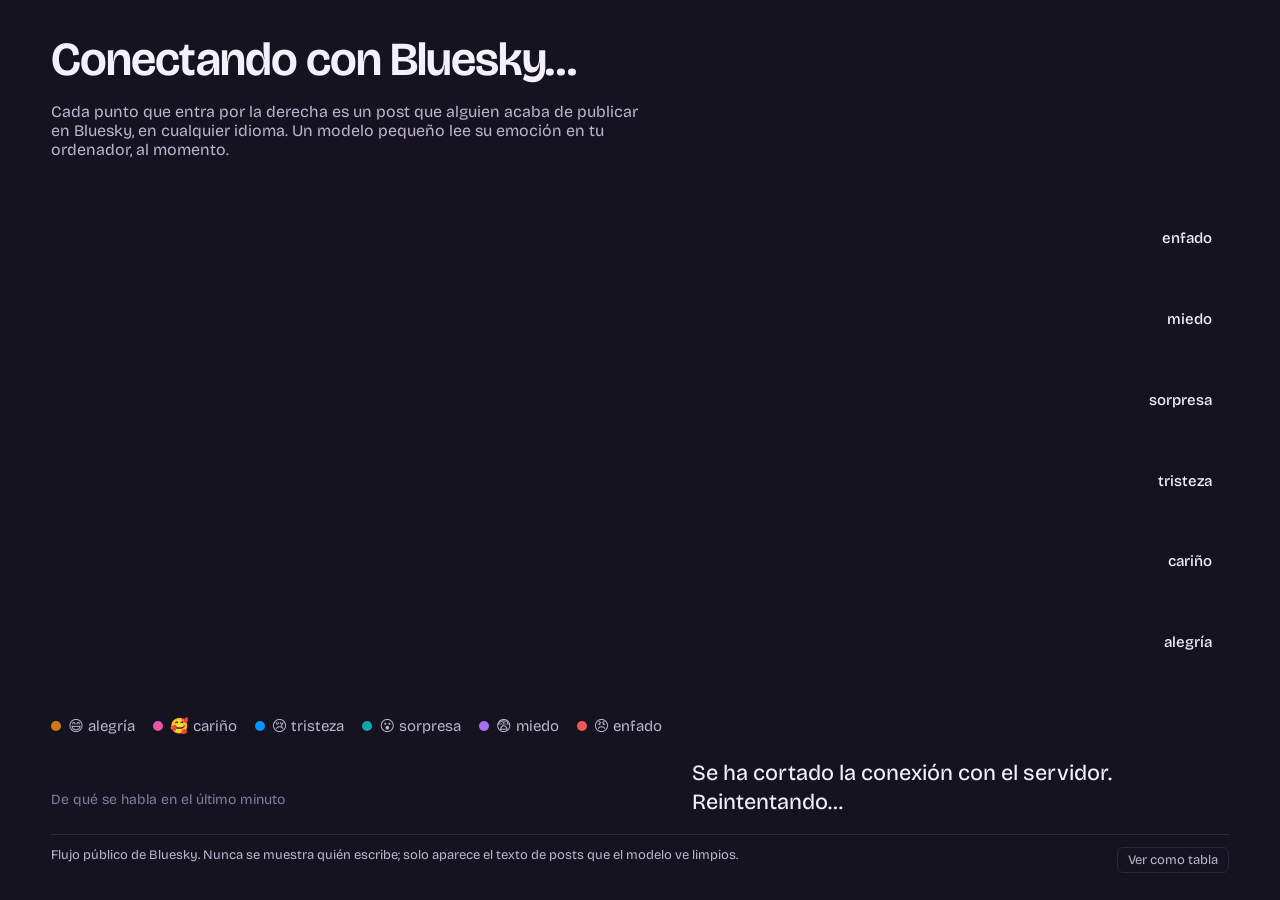
==== bluesky/static/index.html @ 5deb12d4 "systemone-potential: demos de jev y Laya, la IA que decide StarCraft II, el comecocos de la Roja, Lu" ====
<!doctype html>
<html lang="es" data-theme="dark">
<head>
<meta charset="utf-8">
<meta name="viewport" content="width=device-width, initial-scale=1">
<title>El humor de internet</title>
<link rel="icon" href="data:,">
<link rel="preconnect" href="https://fonts.googleapis.com">
<link rel="preconnect" href="https://fonts.gstatic.com" crossorigin>
<link href="https://fonts.googleapis.com/css2?family=Bricolage+Grotesque:opsz,wght@12..96,300..700&display=swap" rel="stylesheet">
<style>
/* Paleta generada en OKLCH (L 0,66, C 0,19) y validada con el validador de dataviz en modo
   oscuro sobre #15131F, en este orden de apilado de arriba abajo: alegría, cariño, tristeza,
   sorpresa, miedo, enfado. La primera versión (mostaza, salmón, azul marino) pasaba la
   validación pero parecía de 1990: el amarillo a ese brillo sale mostaza, así que la alegría
   es naranja. Los posts sin emoción clara no se dibujan; se dice cuántos son. */
:root {
  --surface: #15131F;
  --surface-2: #1E1B2B;
  --ink: #F3F0FA;
  --ink-2: #BDB6CE;
  --ink-3: #857D99;
  --rule: #2C283D;
  --joy: #d37812;
  --love: #e356a2;
  --sadness: #0795fd;
  --surprise: #12a7a7;
  --fear: #a670f3;
  --anger: #f0555b;
  --gutter: clamp(16px, 4vw, 72px);
  color-scheme: dark;
}
* { box-sizing: border-box; }
html, body { margin: 0; background: var(--surface); color: var(--ink); }
body {
  font-family: "Bricolage Grotesque", system-ui, sans-serif;
  font-optical-sizing: auto;
  min-height: 100vh;
  display: grid;
  grid-template-rows: auto auto auto minmax(0, 1fr) auto auto;
  height: 100vh;
  gap: clamp(12px, 2vh, 28px);
  padding: clamp(20px, 4vh, 56px) var(--gutter) clamp(16px, 3vh, 40px);
}
.num { font-variant-numeric: tabular-nums; }

/* La frase principal: el titular se reescribe solo con lo que dice el último minuto. */
#headline {
  margin: 0;
  max-width: 30ch;
  font-size: clamp(30px, 3.7vw, 70px);
  line-height: 1.02;
  font-weight: 620;
  letter-spacing: -0.02em;
  font-variation-settings: "opsz" 96;
  text-wrap: balance;
}
#headline .nw { white-space: nowrap; }
#headline .swatch { display: inline-block; width: 0.42em; height: 0.42em; border-radius: 50%; vertical-align: 0.12em; margin: 0 0.12em; }
#sub { margin: 0; color: var(--ink-2); font-size: clamp(15px, 1.25vw, 22px); max-width: 60ch; }

/* Posts de ejemplo: pocos, legibles, sin autor. */
#posts { list-style: none; margin: 0; padding: 0; display: grid; gap: 10px; align-content: start; min-height: 0; overflow: hidden; }
#posts li {
  display: grid; grid-template-columns: auto 1fr; gap: 0 12px; align-items: baseline;
  max-width: 80ch; font-size: clamp(15px, 1.2vw, 21px); line-height: 1.35;
  opacity: 0; transition: opacity .35s ease;
}
#posts li.in { opacity: 1; }
#posts li:nth-child(n+2) .txt { color: var(--ink-2); }
#posts li .tag { font-size: 0.78em; color: var(--ink-2); white-space: nowrap; }
#posts li .tag i { display: inline-block; width: 9px; height: 9px; border-radius: 50%; margin-right: 6px; }
/* Una línea por post: con dos, la lista crecía y empujaba la leyenda del río encima de los temas. */
#posts li .txt { color: var(--ink); white-space: nowrap; overflow: hidden; text-overflow: ellipsis; min-width: 0; }

/* El río: los últimos cinco minutos, apilados por emoción. */
.river-wrap { position: relative; min-height: 0; display: flex; flex-direction: column; }
#river { width: 100%; flex: 1; min-height: 160px; display: block; }
#tip {
  position: absolute; pointer-events: none; background: var(--surface-2); border: 1px solid var(--rule);
  border-radius: 8px; padding: 10px 12px; font-size: 14px; line-height: 1.5; color: var(--ink); display: none; min-width: 180px;
}
#tip b { font-weight: 600; }
#tip .row { display: grid; grid-template-columns: 12px 1fr auto; gap: 8px; align-items: center; }
#tip .row i { width: 10px; height: 10px; border-radius: 50%; }
.legend { display: flex; flex-wrap: wrap; gap: 6px 18px; margin: 10px 0 0; padding: 0; list-style: none; color: var(--ink-2); font-size: 15px; }
.legend i { display: inline-block; width: 10px; height: 10px; border-radius: 50%; margin-right: 7px; vertical-align: 0; }

.bottom { display: grid; grid-template-columns: minmax(0, 1.1fr) minmax(0, 1fr); gap: clamp(20px, 4vw, 72px); align-items: end; }
#topics { display: grid; gap: 6px; margin: 0; }
#topics .t { display: grid; grid-template-columns: 9.5em 1fr 3.2em; align-items: center; gap: 10px; font-size: 15px; color: var(--ink-2); }
#topics .bar { height: 8px; background: var(--rule); border-radius: 4px; overflow: hidden; }
#topics .bar span { display: block; height: 100%; background: var(--ink-3); border-radius: 0 4px 4px 0; transition: width .6s ease; }
#topics .v { text-align: right; color: var(--ink); }
.caption { color: var(--ink-3); font-size: 14px; margin: 0 0 8px; }
#neutral-note { margin: 6px 0 0; }

/* La velocidad, contada como una frase. */
#speed { margin: 0; font-size: clamp(18px, 1.7vw, 30px); line-height: 1.3; font-weight: 450; max-width: 40ch; }
#speed strong { font-weight: 650; }
footer { display: flex; justify-content: space-between; gap: 16px; flex-wrap: wrap; color: var(--ink-3); font-size: 13px; border-top: 1px solid var(--rule); padding-top: 12px; }
footer button {
  font: inherit; color: var(--ink-2); background: none; border: 1px solid var(--rule); border-radius: 6px; padding: 4px 10px; cursor: pointer;
}
footer button:focus-visible, #river:focus-visible { outline: 2px solid var(--ink); outline-offset: 3px; }
#table { display: none; border-collapse: collapse; font-size: 15px; margin-top: 8px; }
#table.on { display: table; }
#table td, #table th { padding: 4px 14px 4px 0; text-align: left; font-weight: 400; color: var(--ink-2); }
#table td.num { color: var(--ink); text-align: right; }
#status { color: var(--ink-2); }

@media (max-width: 760px) {
  body { height: auto; grid-template-rows: none; }
  #river { flex: none; height: 240px; }
  .bottom { grid-template-columns: 1fr; }
  #posts li:nth-child(n+3) { display: none; }
}
@media (prefers-reduced-motion: reduce) {
  #posts li, #topics .bar span { transition: none; }
}
</style>
</head>
<body>
<header>
  <h1 id="headline">Conectando con Bluesky…</h1>
</header>
<p id="sub">Cada punto que entra por la derecha es un post que alguien acaba de publicar en Bluesky, en cualquier idioma. Un modelo pequeño lee su emoción en tu ordenador, al momento.</p>

<ul id="posts" aria-live="off"></ul>

<div class="river-wrap">
  <canvas id="river" tabindex="0" aria-label="Reparto de emociones de los posts de Bluesky en los últimos cinco minutos"></canvas>
  <div id="tip" role="status"></div>
  <ul class="legend" id="legend"></ul>
  <p class="caption" id="neutral-note"></p>
  <table id="table" aria-label="Emociones en el último minuto"><tbody></tbody></table>
</div>

<div class="bottom">
  <div>
    <p class="caption">De qué se habla en el último minuto</p>
    <div id="topics"></div>
  </div>
  <p id="speed" class="num">Esperando los primeros posts…</p>
</div>

<footer>
  <span id="status">Flujo público de Bluesky. Nunca se muestra quién escribe; solo aparece el texto de posts que el modelo ve limpios.</span>
  <button id="toggle-table" type="button" aria-pressed="false">Ver como tabla</button>
</footer>

<script>
const EMOTIONS = [ // de arriba abajo en el río; orden validado para daltonismo
  ["joy", "alegría"], ["love", "cariño"], ["sadness", "tristeza"], ["surprise", "sorpresa"],
  ["fear", "miedo"], ["anger", "enfado"],
];
const ALL = [...EMOTIONS, ["neutral", "sin emoción clara"]];  // se cuentan, no se dibujan
const LABEL = Object.fromEntries(ALL);
const TOPICS = { politics: "política", news: "noticias", tech: "tecnología", culture: "cultura",
  sports: "deporte", daily_life: "vida diaria", humor: "humor", other: "otros" };
const css = getComputedStyle(document.documentElement);
const COLOR = Object.fromEntries(EMOTIONS.map(([k]) => [k, css.getPropertyValue("--" + k).trim()]));
const pct = (x) => `${Math.round(x * 100)} %`;
const nf = (x, d = 0) => x.toLocaleString("es-ES", { minimumFractionDigits: d, maximumFractionDigits: d });

// ---- estado del río: cubos de 3 s, cinco minutos ------------------------------------
const BIN_S = 3, BINS = 100;
const bins = [];            // {t0, counts:{emo:n}, total}
let t0 = performance.now() / 1000;
function currentBin(now) {
  const idx = Math.floor((now - t0) / BIN_S);
  while (bins.length === 0 || bins[bins.length - 1].idx < idx) {
    const next = bins.length ? bins[bins.length - 1].idx + 1 : idx;
    bins.push({ idx: next, counts: Object.fromEntries(ALL.map(([k]) => [k, 0])), total: 0, neutral: 0 });
    if (bins.length > BINS + 2) bins.shift();
  }
  return bins[bins.length - 1];
}

// ---- partículas: cada post entra como un punto -----------------------------------
const dots = [];
const canvas = document.getElementById("river");
const ctx = canvas.getContext("2d");
let W = 0, H = 0, DPR = 1;
function resize() {
  DPR = Math.min(window.devicePixelRatio || 1, 2);
  const r = canvas.getBoundingClientRect();
  W = r.width; H = r.height;
  canvas.width = Math.round(W * DPR); canvas.height = Math.round(H * DPR);
  ctx.setTransform(DPR, 0, 0, DPR, 0, 0);
}
new ResizeObserver(resize).observe(canvas); resize();

// ---- orden del río: la emoción predominante abajo ----------------------------------
// No vale cualquier orden: dos colores parecidos no pueden quedar juntos (daltonismo). Estos
// son los 140 de 720 que pasan el validador de dataviz, de abajo arriba, con los índices de
// EMOTIONS. Se elige el que más se parece al ranking del último minuto, y solo se cambia
// cuando el ranking lleva un rato estable, para que el río no salte a cada tanda.
const VALID_ORDERS = ["012345","012354","012534","012543","014325","014352","014523","014532","021435","021453","023541","025341","032145","032541","034125","034521","035214","035412","041235","041253","043521","045321","102345","102354","102534","102543","103254","103452","104325","104352","104523","104532","120345","120354","120435","120453","123045","123540","125304","125340","125403","125430","140235","140253","140325","140352","143025","143520","145203","145230","145302","145320","201435","201453","203541","210345","210354","210435","210453","214035","214530","230145","235401","235410","253014","253041","253401","253410","254103","254301","301254","301452","302145","302541","304125","304521","320145","321045","325401","325410","340125","341025","345201","345210","352014","352041","352104","352140","354012","354021","354102","354120","401235","401253","403521","410235","410253","410325","410352","412035","412530","430125","435201","435210","452103","452301","453012","453021","453201","453210","520143","520341","521034","521043","521403","521430","523014","523041","523401","523410","530214","530412","532014","532041","532104","532140","534012","534021","534102","534120","540123","540321","541023","541032","541203","541230","543012","543021","543201","543210"]
  .map((o) => [...o].map((c) => EMOTIONS[+c][0]));
let order = VALID_ORDERS.find((o) => o[0] === "joy");   // de abajo arriba
let wanted = null, wantedSince = 0;
const ORDER_HOLD_S = 20;
function pickOrder(shares, now) {
  const rank = EMOTIONS.map(([k]) => k).sort((a, b) => (shares[b] || 0) - (shares[a] || 0));
  let best = order, bestScore = Infinity;
  for (const o of VALID_ORDERS) {
    let score = 0;
    o.forEach((k, i) => { score += (6 - i) ** 2 * Math.abs(rank.indexOf(k) - i); });
    if (score < bestScore) { bestScore = score; best = o; }
  }
  if (best.join() === order.join()) { wanted = null; return; }
  if (!wanted || wanted.join() !== best.join()) { wanted = best; wantedSince = now; return; }
  if (now - wantedSince >= ORDER_HOLD_S) { order = best; wanted = null; }
}

// Geometría del río: cada columna reparte el 100 % de la altura entre emociones, porque lo
// que cuenta es el ánimo, no el volumen (medido en la primera versión: con altura = número
// de posts el río salía fino y plano, el ritmo de Bluesky apenas cambia).
// Cada columna se suaviza con sus vecinas (1-2-1) y los bordes se dibujan con curvas: con
// cubos de 3 s el reparto salta mucho de uno a otro y la versión con rectas parecía de dientes.
// El cubo que se está llenando se mezcla con el anterior según lo que lleva de tiempo: con
// pocos posts sus proporciones saltaban y dibujaban un pico en el borde derecho.
function sharesOf(b, prev, fill) {
  const w = prev ? Math.max(0, 1 - fill) : 0;
  const total = b.total + (prev ? prev.total * w : 0);
  const out = {};
  for (const [k] of EMOTIONS) out[k] = total ? (b.counts[k] + (prev ? prev.counts[k] * w : 0)) / total : 1 / EMOTIONS.length;
  return out;
}
function smoothed(raw) {
  return raw.map((s, i) => {
    const a = raw[i - 1] || s, c = raw[i + 1] || s, out = {};
    for (const [k] of EMOTIONS) out[k] = (a[k] + 2 * s[k] + c[k]) / 4;
    return out;
  });
}
const AXIS_H = 24;               // franja al pie del río para las horas
// Posiciones en proporción (0 = fondo, 1 = techo), no en píxeles: se suavizan de un fotograma
// a otro y, en píxeles, se quedaban con la altura vieja cuando el lienzo cambiaba de tamaño
// (medido: el río tapaba la franja de las horas).
function stack(sh) {
  let v = 0;                     // de abajo arriba: la primera del orden va al fondo
  const out = {};
  for (const k of order) { out[k] = [v, v + sh[k]]; v += sh[k]; }
  return out;
}
const toY = (v) => (H - AXIS_H) - v * (H - AXIS_H - 4);
function toPixels(n) {
  const out = {};
  for (const k in n) out[k] = [toY(n[k][1]), toY(n[k][0])];   // [arriba, abajo] en píxeles
  return out;
}
// Catmull-Rom convertida a Bézier: pasa por todos los puntos, sin picos.
function curveThrough(xs, ys, reverse) {
  const idx = [...Array(xs.length).keys()];
  if (reverse) idx.reverse();
  const P = idx.map((i) => [xs[i], ys[i]]);
  if (!reverse) ctx.moveTo(P[0][0], P[0][1]); else ctx.lineTo(P[0][0], P[0][1]);
  for (let i = 0; i < P.length - 1; i++) {
    const p0 = P[i - 1] || P[i], p1 = P[i], p2 = P[i + 1], p3 = P[i + 2] || p2;
    ctx.bezierCurveTo(p1[0] + (p2[0] - p0[0]) / 6, p1[1] + (p2[1] - p0[1]) / 6,
                      p2[0] - (p3[0] - p1[0]) / 6, p2[1] - (p3[1] - p1[1]) / 6, p2[0], p2[1]);
  }
}

// Cada columna guarda dónde se dibujó y se desliza hacia su sitio nuevo en vez de saltar.
// Medido a ojo en la versión anterior: los tramos nuevos aparecían de golpe, porque el cubo
// en curso cambia con cada tanda (10 por segundo) y el suavizado 1-2-1 de una columna cambia
// cuando nace su vecina. Una columna nueva empieza donde estaba la anterior. Así también se
// animan los cambios de orden de las capas.
const shown = new Map();           // idx del cubo -> {emo: [y0, y1]}
const EASE_S = 0.5;
function eased(bs, targets, dt) {
  const a = 1 - Math.exp(-dt / EASE_S);
  const out = targets.map((t, i) => {
    const idx = bs[i].idx;
    let d = shown.get(idx);
    if (!d) {
      const prev = shown.get(idx - 1) || t;
      d = Object.fromEntries(Object.entries(prev).map(([k, v]) => [k, [...v]]));
      shown.set(idx, d);
    }
    for (const k in t) { d[k][0] += (t[k][0] - d[k][0]) * a; d[k][1] += (t[k][1] - d[k][1]) * a; }
    return d;
  });
  const oldest = bs.length ? bs[0].idx : 0;
  for (const idx of shown.keys()) if (idx < oldest) shown.delete(idx);
  return out;
}

// Líneas de tiempo cada 15 s con la hora del reloj, para ver cuánto ha pasado.
// Un instante que ocurrió hace s segundos está en x = W - s / BIN_S * ancho de columna.
const MARK_S = 15;
const clock = new Intl.DateTimeFormat("es-ES", { hour: "2-digit", minute: "2-digit", second: "2-digit" });
function timeMarks(colW) {
  const nowWall = Date.now() / 1000;
  const surface = css.getPropertyValue("--surface").trim();
  ctx.font = `400 12px "Bricolage Grotesque", system-ui`;
  ctx.textAlign = "center"; ctx.textBaseline = "bottom";
  for (let m = Math.floor(nowWall / MARK_S) * MARK_S; ; m -= MARK_S) {
    const x = W - ((nowWall - m) / BIN_S) * colW;
    if (x < 0) break;
    const firstX = W - (bins.length - 1) * colW;       // no marcar donde aún no hay río
    if (x < firstX) break;
    ctx.globalAlpha = 0.55; ctx.fillStyle = surface;
    ctx.fillRect(Math.round(x), 0, 1, H - AXIS_H);
    ctx.globalAlpha = 1; ctx.fillStyle = css.getPropertyValue("--ink-3").trim();
    ctx.fillRect(Math.round(x), H - AXIS_H, 1, 4);
    if (x > 30 && x < W - 30) ctx.fillText(clock.format(new Date(m * 1000)), x, H - 2);
  }
}

const EMOJI = { joy: "😄", love: "🥰", sadness: "😢", surprise: "😮", fear: "😨", anger: "😠" };
const DOT_R = 13;
const reduced = matchMedia("(prefers-reduced-motion: reduce)").matches;
let lastOrderCheck = 0, lastFrame = performance.now() / 1000;
function draw() {
  const now = performance.now() / 1000;
  // Tiempo real, no por fotograma: medido en el navegador de pruebas, que dibuja a pocos
  // fotogramas por segundo, las pelotitas vivían muchísimo más y se amontonaban en el borde.
  const dt = Math.min(0.1, now - lastFrame); lastFrame = now;
  currentBin(now);
  const frac = ((now - t0) / BIN_S) % 1;
  const colW = W / (BINS - 1);
  ctx.clearRect(0, 0, W, H);
  const surface = css.getPropertyValue("--surface").trim();

  const raw = bins.map((b, i) => (i === bins.length - 1 ? sharesOf(b, bins[i - 1], frac) : sharesOf(b)));
  const sh = smoothed(raw);
  if (now - lastOrderCheck > 1 && sh.length) {
    lastOrderCheck = now;
    const recent = sh.slice(-20), avg = {};   // último minuto
    for (const [k] of EMOTIONS) avg[k] = recent.reduce((a, s) => a + s[k], 0) / recent.length;
    pickOrder(avg, now);
  }
  const xs = bins.map((b, i) => W - (bins.length - 1 - i + frac) * colW);
  const st = eased(bins, sh.map(stack), dt).map(toPixels);
  if (xs.length > 1) {
    for (const k of order) {
      ctx.beginPath();
      curveThrough(xs, st.map((s) => s[k][0]), false);
      curveThrough(xs, st.map((s) => s[k][1]), true);
      ctx.closePath();
      ctx.fillStyle = COLOR[k]; ctx.fill();
      ctx.lineWidth = 2; ctx.strokeStyle = surface; ctx.stroke();   // 2 px entre capas
    }
  }

  timeMarks(colW);

  // etiquetas directas cerca del borde derecho, solo para las capas con sitio
  const li = Math.max(0, st.length - 24);   // fuera de la zona donde llegan las pelotitas
  if (st[li]) {
    ctx.font = `500 15px "Bricolage Grotesque", system-ui`;
    ctx.textAlign = "right"; ctx.textBaseline = "middle"; ctx.fillStyle = css.getPropertyValue("--ink").trim();
    for (const [k, name] of EMOTIONS) {
      const [a, b] = st[li][k];
      if (b - a > 20) ctx.fillText(name, xs[li] - 8, (a + b) / 2);
    }
  }

  // pelotitas: cada post entra por la derecha con su emoticono y se funde con su franja
  const tail = st[st.length - 1];
  ctx.textAlign = "center"; ctx.textBaseline = "middle";
  ctx.font = `${Math.round(DOT_R * 1.25)}px "Segoe UI Emoji", "Apple Color Emoji", "Noto Color Emoji", sans-serif`;
  for (let i = dots.length - 1; i >= 0; i--) {
    const d = dots[i];
    d.t += dt;
    const tt = Math.min(1, d.t / d.life);
    const s = tail ? tail[d.emo] : [H / 2, H / 2];
    const ty = (s[0] + s[1]) / 2 + d.jitter * Math.max(0, (s[1] - s[0]) / 2 - DOT_R);
    const x = W + DOT_R - tt * (colW * 18);
    const y = d.y0 + (ty - d.y0) * (1 - Math.pow(1 - tt, 3));
    ctx.globalAlpha = tt < 0.75 ? 1 : 1 - (tt - 0.75) / 0.25;
    ctx.beginPath(); ctx.arc(x, y, DOT_R, 0, Math.PI * 2);
    ctx.fillStyle = COLOR[d.emo]; ctx.fill();
    ctx.lineWidth = 2; ctx.strokeStyle = surface; ctx.stroke();
    ctx.fillText(EMOJI[d.emo], x, y + 1);
    ctx.globalAlpha = 1;
    if (tt >= 1) dots.splice(i, 1);
  }
  if (!reduced) requestAnimationFrame(draw);
}
if (reduced) setInterval(draw, 1000); else requestAnimationFrame(draw);

// ---- información al pasar el ratón: qué había en ese momento ------------------------
const tip = document.getElementById("tip");
function showTip(x) {
  const now = performance.now() / 1000;
  const frac = ((now - t0) / BIN_S) % 1;
  const colW = W / (BINS - 1);
  const i = Math.round(bins.length - 1 - (W - x) / colW - frac);
  const b = bins[Math.max(0, Math.min(bins.length - 1, i))];
  if (!b || !b.total) { tip.style.display = "none"; return; }
  const ago = Math.round((bins[bins.length - 1].idx - b.idx) * BIN_S);
  tip.innerHTML = `<b>${ago < 3 ? "Ahora" : `Hace ${ago} s`}</b>: ${b.total} posts con emoción, ${b.neutral} sin ella` +
    EMOTIONS.map(([k, n]) => `<div class="row"><i style="background:${COLOR[k]}"></i><span>${n}</span><span class="num">${pct(b.counts[k] / b.total)}</span></div>`).join("");
  tip.style.display = "block";
  tip.style.left = `${Math.min(x + 14, W - tip.offsetWidth - 4)}px`;
  tip.style.top = "8px";
}
canvas.addEventListener("pointermove", (e) => showTip(e.offsetX));
canvas.addEventListener("pointerleave", () => (tip.style.display = "none"));
canvas.addEventListener("focus", () => showTip(W - 10));
canvas.addEventListener("blur", () => (tip.style.display = "none"));

document.getElementById("legend").innerHTML =
  EMOTIONS.map(([k, n]) => `<li><i style="background:${COLOR[k]}"></i>${EMOJI[k]} ${n}</li>`).join("");

// ---- tabla accesible, alternativa al color ---------------------------------------
const btn = document.getElementById("toggle-table"), table = document.getElementById("table");
btn.addEventListener("click", () => {
  const on = table.classList.toggle("on");
  btn.setAttribute("aria-pressed", on);
  btn.textContent = on ? "Ocultar tabla" : "Ver como tabla";
});

// ---- posts de ejemplo: uno nuevo cada pocos segundos, solo emociones claras ------------
const postsEl = document.getElementById("posts");
const MAX_POSTS = 3;
let candidates = [], lastShown = 0;
function showPost(now) {
  if (now - lastShown < 2.6 || !candidates.length) return;
  lastShown = now;
  const p = candidates.pop(); candidates = [];
  const li = document.createElement("li");
  li.innerHTML = `<span class="tag"><i style="background:${COLOR[p.emotion]}"></i>${LABEL[p.emotion]}</span><span class="txt"></span>`;
  li.querySelector(".txt").textContent = p.text;
  postsEl.prepend(li);
  requestAnimationFrame(() => li.classList.add("in"));
  while (postsEl.children.length > MAX_POSTS) postsEl.lastElementChild.remove();
}

// ---- textos: titular, temas, velocidad ------------------------------------------
function headline(st) {
  const emo = 1 - (st.emotions.neutral || 0);   // misma base que el río: los posts con emoción
  const e = Object.entries(st.emotions).filter(([k]) => k !== "neutral")
    .map(([k, v]) => [k, emo ? v / emo : 0]).sort((a, b) => b[1] - a[1]);
  if (!e.length || !e[0][1]) return;
  const [[k1, v1], [k2, v2]] = e;
  const sw = (k) => `<span class="swatch" style="background:${COLOR[k]}"></span>`;
  document.getElementById("headline").innerHTML =
    `En el último minuto, internet siente sobre todo <span class="nw">${sw(k1)}${LABEL[k1]} (${pct(v1)})</span> y <span class="nw">${sw(k2)}${LABEL[k2]} (${pct(v2)})</span>.`;
}
function topics(st) {
  const rows = Object.entries(st.topics).sort((a, b) => b[1] - a[1]);
  const max = Math.max(...rows.map((r) => r[1]), 0.01);
  document.getElementById("topics").innerHTML = rows.map(([k, v]) =>
    `<div class="t"><span>${TOPICS[k]}</span><span class="bar"><span style="width:${(v / max) * 100}%"></span></span><span class="v num">${pct(v)}</span></div>`).join("");
}
function speed(st) {
  document.getElementById("speed").innerHTML =
    `Una tarjeta gráfica de casa lee <strong>${nf(st.posts_per_s)} posts por segundo</strong>, ` +
    `a <strong>${nf(st.ms_per_decision, 1)} ms por decisión</strong>. ` +
    `Lleva ${nf(st.classified)} posts por 0 €; con jev habrían sido ${nf(st.jev_cost_usd, 2)} $.`;
  const emo = 1 - (st.emotions.neutral || 0);
  table.querySelector("tbody").innerHTML = EMOTIONS.map(([k, n]) =>
    `<tr><th scope="row">${n}</th><td class="num">${pct(emo ? (st.emotions[k] || 0) / emo : 0)}</td></tr>`).join("");
  document.getElementById("neutral-note").textContent =
    `Reparto entre los posts con emoción. El ${pct(st.emotions.neutral || 0)} no expresa ninguna clara y no se dibuja.`;
}

// El servidor guarda los últimos cinco minutos: el río sale lleno desde el primer instante.
function loadHistory(h) {
  if (!h || !h.bins.length) return;
  const now = performance.now() / 1000;
  const clientIdx = Math.floor((now - t0) / BIN_S);
  const offset = clientIdx - h.now_bin;
  bins.length = 0;
  for (const [idx, counts] of h.bins) {
    const c = Object.fromEntries(ALL.map(([k]) => [k, counts[k] || 0]));
    const total = EMOTIONS.reduce((a, [k]) => a + c[k], 0);
    bins.push({ idx: idx + offset, counts: c, total, neutral: c.neutral });
  }
  bins.sort((a, b) => a.idx - b.idx);
}

// ---- conexión ---------------------------------------------------------------------
function connect() {
  const ws = new WebSocket(`${location.protocol === "https:" ? "wss" : "ws"}://${location.host}/ws`);
  ws.onmessage = (ev) => {
    const m = JSON.parse(ev.data);
    if (m.type === "hello") { loadHistory(m.history); if (m.stats.classified) { headline(m.stats); topics(m.stats); speed(m.stats); } return; }
    if (m.type !== "batch") return;
    const now = performance.now() / 1000;
    const bin = currentBin(now);
    for (const p of m.posts) {
      bin.counts[p.emotion] = (bin.counts[p.emotion] || 0) + 1;
      if (p.emotion === "neutral") { bin.neutral++; continue; }
      bin.total++;
      // Pelotitas grandes: una de cada tres basta para que se vea el ritmo sin tapar el río.
      if (dots.length < 60 && Math.random() < 0.33) dots.push({ emo: p.emotion, t: 0, life: 2.2 + Math.random() * 0.8,
        y0: Math.random() * H, jitter: Math.random() * 2 - 1 });
      if (p.text && p.emotion !== "neutral" && p.emotion_p >= 0.6) candidates.push(p);
    }
    showPost(now);
    headline(m.stats); topics(m.stats); speed(m.stats);
  };
  ws.onclose = () => {
    document.getElementById("speed").textContent = "Se ha cortado la conexión con el servidor. Reintentando…";
    setTimeout(connect, 2000);
  };
}
connect();
</script>
</body>
</html>
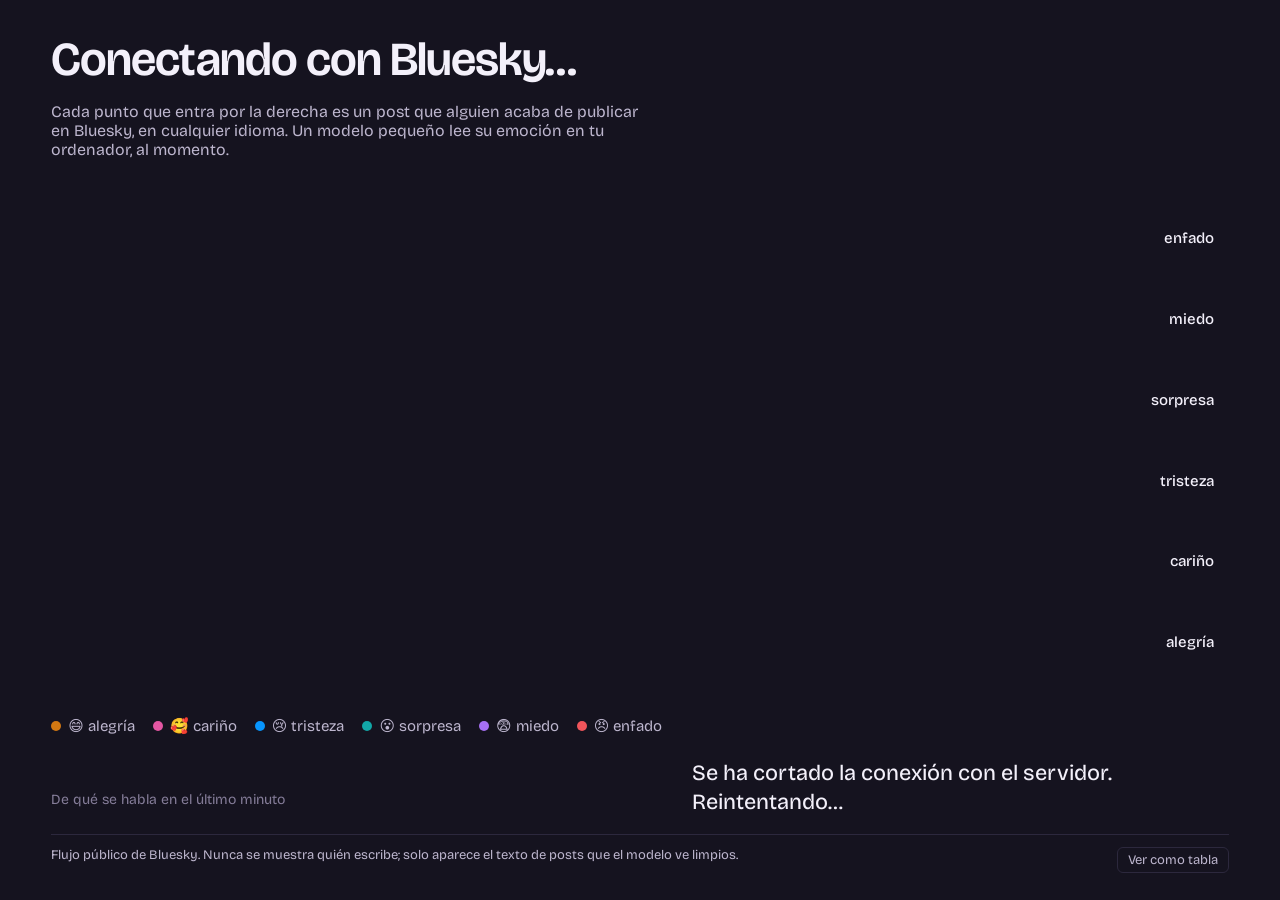
==== commit 145fe15d: "Costes en euros Las APIs cobran en dólares; lo que se enseña pasa a euros con la referencia del BCE " ====
--- a/bluesky/static/index.html
+++ b/bluesky/static/index.html
@@ -453,7 +453,7 @@
   document.getElementById("speed").innerHTML =
     `Una tarjeta gráfica de casa lee <strong>${nf(st.posts_per_s)} posts por segundo</strong>, ` +
     `a <strong>${nf(st.ms_per_decision, 1)} ms por decisión</strong>. ` +
-    `Lleva ${nf(st.classified)} posts por 0 €; con jev habrían sido ${nf(st.jev_cost_usd, 2)} $.`;
+    `Lleva ${nf(st.classified)} posts por 0 €; con jev habrían sido ${nf(st.jev_cost_usd * 0.88, 2)} €.`;
   const emo = 1 - (st.emotions.neutral || 0);
   table.querySelector("tbody").innerHTML = EMOTIONS.map(([k, n]) =>
     `<tr><th scope="row">${n}</th><td class="num">${pct(emo ? (st.emotions[k] || 0) / emo : 0)}</td></tr>`).join("");
